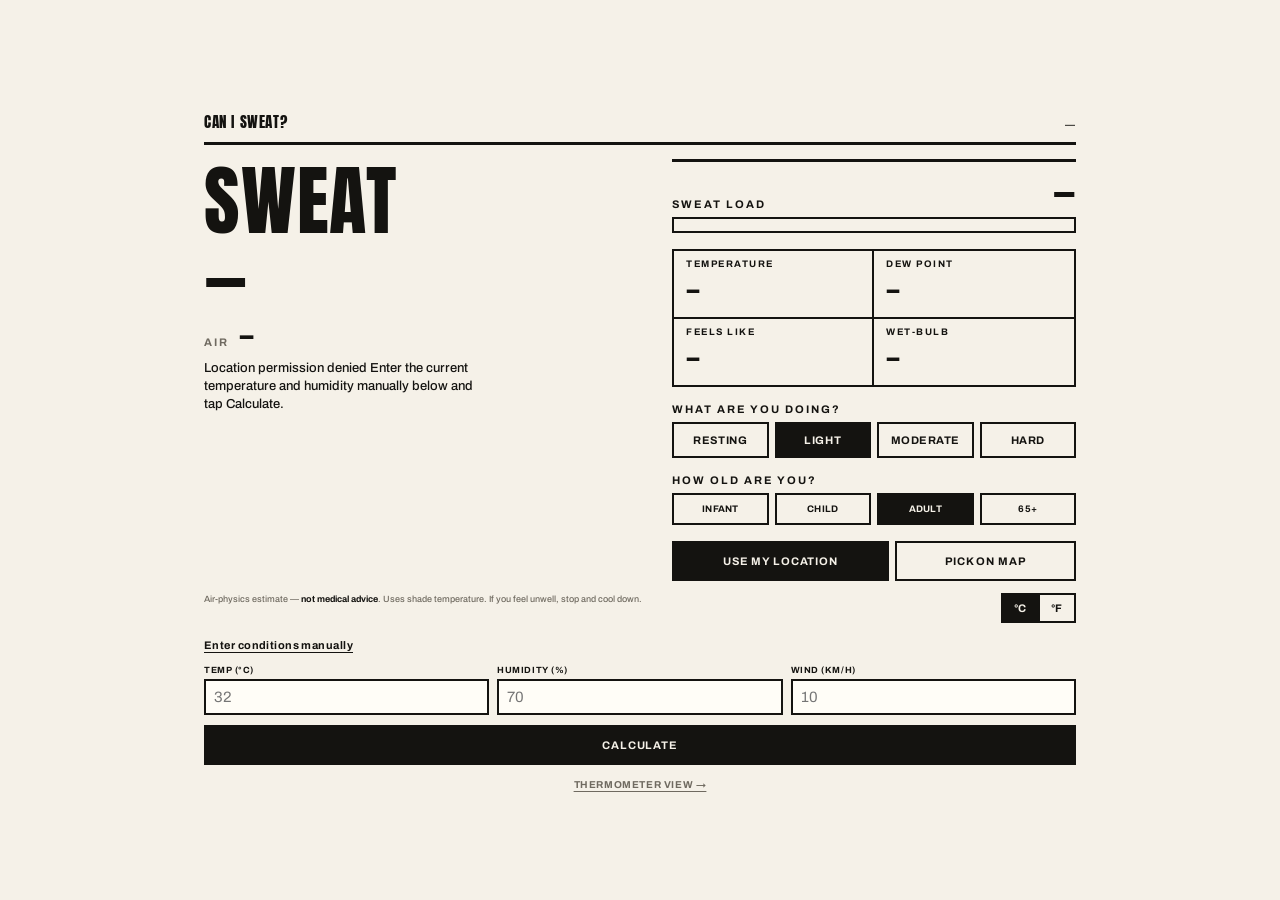
==== poster/index.html @ fe0e9745 "Sweat Limit — initial public release Co-Authored-By: Oz <oz-agent@warp.dev>" ====
<!doctype html>
<html lang="en">
<head>
  <meta charset="utf-8" />
  <meta name="viewport" content="width=device-width, initial-scale=1, viewport-fit=cover" />
  <meta name="theme-color" content="#f5f1e8" />
  <title>Can I Sweat? — Poster</title>
  <meta name="description" content="Whether your sweat can cool you — the verdict as a headline." />
  <link rel="manifest" href="../manifest.webmanifest" />
  <link rel="icon" href="../icons/icon.svg" type="image/svg+xml" />
  <link rel="apple-touch-icon" href="../icons/icon.svg" />
  <link rel="preconnect" href="https://fonts.googleapis.com" />
  <link rel="preconnect" href="https://fonts.gstatic.com" crossorigin />
  <link href="https://fonts.googleapis.com/css2?family=Anton&family=Archivo:wght@400;500;600;700&display=swap" rel="stylesheet" />
  <link rel="stylesheet" href="../vendor/leaflet/leaflet.css" />
  <link rel="stylesheet" href="poster.css" />
</head>
<body>
  <main class="po" id="root">
    <div class="po__sheet">
      <header class="po__masthead">
        <span class="po__title">CAN I SWEAT?</span>
        <span class="po__coords" id="place">—</span>
      </header>

      <div class="po__split">
      <div class="po__col po__col--read">
      <section class="po__verdict" aria-live="polite">
        <div class="po__status" id="status">—</div>
        <h1 class="po__headline">SWEAT<br><span class="po__word" id="word">—</span></h1>
        <div class="po__air"><span class="po__airtag">AIR</span><span class="po__airword" id="airWord">—</span></div>
        <p class="po__detail" id="detail">Locating you…</p>
      </section>
      </div>

      <div class="po__col po__col--act">
      <section class="po__load">
        <div class="po__loadrow">
          <span class="po__loadlabel">SWEAT LOAD</span>
          <span class="po__pct" id="pct">—</span>
        </div>
        <div class="po__track"><div class="po__fill" id="barFill"></div></div>
      </section>

      <section class="po__grid">
        <div class="po__cell po__cell--tl"><div class="po__k">TEMPERATURE</div><div class="po__v" id="cellTemp">—</div></div>
        <div class="po__cell po__cell--tr"><div class="po__k">DEW POINT</div><div class="po__v" id="cellHum">—</div></div>
        <div class="po__cell po__cell--bl"><div class="po__k">FEELS LIKE</div><div class="po__v" id="cellFeels">—</div></div>
        <div class="po__cell"><div class="po__k">WET-BULB</div><div class="po__v" id="cellWet">—</div></div>
      </section>

      <section class="po__control">
        <div class="po__label">WHAT ARE YOU DOING?</div>
        <div class="po__seg" id="activity" role="radiogroup" aria-label="Activity level">
          <button type="button" class="seg" data-activity="rest">Resting</button>
          <button type="button" class="seg is-active" data-activity="light">Light</button>
          <button type="button" class="seg" data-activity="moderate">Moderate</button>
          <button type="button" class="seg" data-activity="hard">Hard</button>
        </div>
      </section>

      <section class="po__control">
        <div class="po__label">HOW OLD ARE YOU?</div>
        <div class="po__seg po__seg--age" id="ageGroup" role="radiogroup" aria-label="Age group">
          <button type="button" class="seg" data-age="infant">Infant</button>
          <button type="button" class="seg" data-age="child">Child</button>
          <button type="button" class="seg is-active" data-age="adult">Adult</button>
          <button type="button" class="seg" data-age="older">65+</button>
        </div>
      </section>

      <div class="po__actions">
        <button type="button" class="po__btn po__btn--primary" id="refreshBtn">USE MY LOCATION</button>
        <button type="button" class="po__btn" id="mapBtn">PICK ON MAP</button>
      </div>
      </div>
      </div>

      <div class="po__foot">
        <p class="po__caveat">Air-physics estimate — <strong>not medical advice</strong>. Uses shade temperature. If you feel unwell, stop and cool down.</p>
        <div class="po__seg po__seg--units" id="unitToggle" role="radiogroup" aria-label="Temperature units">
          <button type="button" class="seg is-active" data-unit="C">°C</button>
          <button type="button" class="seg" data-unit="F">°F</button>
        </div>
      </div>

      <button type="button" class="po__manualtoggle" id="manualToggle">Enter conditions manually</button>
      <div class="po__manual" id="manualPanel" hidden>
        <div class="po__manualgrid">
          <label><span>TEMP (<span class="unitTag">°C</span>)</span>
            <input type="number" id="manualTemp" inputmode="decimal" step="0.1" placeholder="32" />
          </label>
          <label><span>HUMIDITY (%)</span>
            <input type="number" id="manualHum" inputmode="numeric" min="0" max="100" step="1" placeholder="70" />
          </label>
          <label><span>WIND (KM/H)</span>
            <input type="number" id="manualWind" inputmode="decimal" min="0" step="1" placeholder="10" />
          </label>
        </div>
        <button type="button" class="po__btn po__btn--primary po__btn--calc" id="applyManual">CALCULATE</button>
      </div>

      <a class="po__skinlink" href="../">THERMOMETER VIEW →</a>
    </div>
  </main>

  <dialog class="po__mapmodal" id="mapModal">
    <div class="po__maphead">
      <h2>PICK A LOCATION</h2>
      <button type="button" class="po__mapclose" id="mapClose" aria-label="Close">✕</button>
    </div>
    <div id="map"></div>
    <p class="po__maphint">Tap the map to drop a pin.</p>
    <button type="button" class="po__btn po__btn--primary po__mapconfirm" id="mapConfirm" disabled>USE THIS LOCATION</button>
  </dialog>

  <script src="../vendor/leaflet/leaflet.js"></script>
  <script src="../core.js"></script>
  <script src="poster.js"></script>
</body>
</html>
---- vendor/leaflet/leaflet.css ----
/* required styles */

.leaflet-pane,
.leaflet-tile,
.leaflet-marker-icon,
.leaflet-marker-shadow,
.leaflet-tile-container,
.leaflet-pane > svg,
.leaflet-pane > canvas,
.leaflet-zoom-box,
.leaflet-image-layer,
.leaflet-layer {
	position: absolute;
	left: 0;
	top: 0;
	}
.leaflet-container {
	overflow: hidden;
	}
.leaflet-tile,
.leaflet-marker-icon,
.leaflet-marker-shadow {
	-webkit-user-select: none;
	   -moz-user-select: none;
	        user-select: none;
	  -webkit-user-drag: none;
	}
/* Prevents IE11 from highlighting tiles in blue */
.leaflet-tile::selection {
	background: transparent;
}
/* Safari renders non-retina tile on retina better with this, but Chrome is worse */
.leaflet-safari .leaflet-tile {
	image-rendering: -webkit-optimize-contrast;
	}
/* hack that prevents hw layers "stretching" when loading new tiles */
.leaflet-safari .leaflet-tile-container {
	width: 1600px;
	height: 1600px;
	-webkit-transform-origin: 0 0;
	}
.leaflet-marker-icon,
.leaflet-marker-shadow {
	display: block;
	}
/* .leaflet-container svg: reset svg max-width decleration shipped in Joomla! (joomla.org) 3.x */
/* .leaflet-container img: map is broken in FF if you have max-width: 100% on tiles */
.leaflet-container .leaflet-overlay-pane svg {
	max-width: none !important;
	max-height: none !important;
	}
.leaflet-container .leaflet-marker-pane img,
.leaflet-container .leaflet-shadow-pane img,
.leaflet-container .leaflet-tile-pane img,
.leaflet-container img.leaflet-image-layer,
.leaflet-container .leaflet-tile {
	max-width: none !important;
	max-height: none !important;
	width: auto;
	padding: 0;
	}

.leaflet-container img.leaflet-tile {
	/* See: https://bugs.chromium.org/p/chromium/issues/detail?id=600120 */
	mix-blend-mode: plus-lighter;
}

.leaflet-container.leaflet-touch-zoom {
	-ms-touch-action: pan-x pan-y;
	touch-action: pan-x pan-y;
	}
.leaflet-container.leaflet-touch-drag {
	-ms-touch-action: pinch-zoom;
	/* Fallback for FF which doesn't support pinch-zoom */
	touch-action: none;
	touch-action: pinch-zoom;
}
.leaflet-container.leaflet-touch-drag.leaflet-touch-zoom {
	-ms-touch-action: none;
	touch-action: none;
}
.leaflet-container {
	-webkit-tap-highlight-color: transparent;
}
.leaflet-container a {
	-webkit-tap-highlight-color: rgba(51, 181, 229, 0.4);
}
.leaflet-tile {
	filter: inherit;
	visibility: hidden;
	}
.leaflet-tile-loaded {
	visibility: inherit;
	}
.leaflet-zoom-box {
	width: 0;
	height: 0;
	-moz-box-sizing: border-box;
	     box-sizing: border-box;
	z-index: 800;
	}
/* workaround for https://bugzilla.mozilla.org/show_bug.cgi?id=888319 */
.leaflet-overlay-pane svg {
	-moz-user-select: none;
	}

.leaflet-pane         { z-index: 400; }

.leaflet-tile-pane    { z-index: 200; }
.leaflet-overlay-pane { z-index: 400; }
.leaflet-shadow-pane  { z-index: 500; }
.leaflet-marker-pane  { z-index: 600; }
.leaflet-tooltip-pane   { z-index: 650; }
.leaflet-popup-pane   { z-index: 700; }

.leaflet-map-pane canvas { z-index: 100; }
.leaflet-map-pane svg    { z-index: 200; }

.leaflet-vml-shape {
	width: 1px;
	height: 1px;
	}
.lvml {
	behavior: url(#default#VML);
	display: inline-block;
	position: absolute;
	}


/* control positioning */

.leaflet-control {
	position: relative;
	z-index: 800;
	pointer-events: visiblePainted; /* IE 9-10 doesn't have auto */
	pointer-events: auto;
	}
.leaflet-top,
.leaflet-bottom {
	position: absolute;
	z-index: 1000;
	pointer-events: none;
	}
.leaflet-top {
	top: 0;
	}
.leaflet-right {
	right: 0;
	}
.leaflet-bottom {
	bottom: 0;
	}
.leaflet-left {
	left: 0;
	}
.leaflet-control {
	float: left;
	clear: both;
	}
.leaflet-right .leaflet-control {
	float: right;
	}
.leaflet-top .leaflet-control {
	margin-top: 10px;
	}
.leaflet-bottom .leaflet-control {
	margin-bottom: 10px;
	}
.leaflet-left .leaflet-control {
	margin-left: 10px;
	}
.leaflet-right .leaflet-control {
	margin-right: 10px;
	}


/* zoom and fade animations */

.leaflet-fade-anim .leaflet-popup {
	opacity: 0;
	-webkit-transition: opacity 0.2s linear;
	   -moz-transition: opacity 0.2s linear;
	        transition: opacity 0.2s linear;
	}
.leaflet-fade-anim .leaflet-map-pane .leaflet-popup {
	opacity: 1;
	}
.leaflet-zoom-animated {
	-webkit-transform-origin: 0 0;
	    -ms-transform-origin: 0 0;
	        transform-origin: 0 0;
	}
svg.leaflet-zoom-animated {
	will-change: transform;
}

.leaflet-zoom-anim .leaflet-zoom-animated {
	-webkit-transition: -webkit-transform 0.25s cubic-bezier(0,0,0.25,1);
	   -moz-transition:    -moz-transform 0.25s cubic-bezier(0,0,0.25,1);
	        transition:         transform 0.25s cubic-bezier(0,0,0.25,1);
	}
.leaflet-zoom-anim .leaflet-tile,
.leaflet-pan-anim .leaflet-tile {
	-webkit-transition: none;
	   -moz-transition: none;
	        transition: none;
	}

.leaflet-zoom-anim .leaflet-zoom-hide {
	visibility: hidden;
	}


/* cursors */

.leaflet-interactive {
	cursor: pointer;
	}
.leaflet-grab {
	cursor: -webkit-grab;
	cursor:    -moz-grab;
	cursor:         grab;
	}
.leaflet-crosshair,
.leaflet-crosshair .leaflet-interactive {
	cursor: crosshair;
	}
.leaflet-popup-pane,
.leaflet-control {
	cursor: auto;
	}
.leaflet-dragging .leaflet-grab,
.leaflet-dragging .leaflet-grab .leaflet-interactive,
.leaflet-dragging .leaflet-marker-draggable {
	cursor: move;
	cursor: -webkit-grabbing;
	cursor:    -moz-grabbing;
	cursor:         grabbing;
	}

/* marker & overlays interactivity */
.leaflet-marker-icon,
.leaflet-marker-shadow,
.leaflet-image-layer,
.leaflet-pane > svg path,
.leaflet-tile-container {
	pointer-events: none;
	}

.leaflet-marker-icon.leaflet-interactive,
.leaflet-image-layer.leaflet-interactive,
.leaflet-pane > svg path.leaflet-interactive,
svg.leaflet-image-layer.leaflet-interactive path {
	pointer-events: visiblePainted; /* IE 9-10 doesn't have auto */
	pointer-events: auto;
	}

/* visual tweaks */

.leaflet-container {
	background: #ddd;
	outline-offset: 1px;
	}
.leaflet-container a {
	color: #0078A8;
	}
.leaflet-zoom-box {
	border: 2px dotted #38f;
	background: rgba(255,255,255,0.5);
	}


/* general typography */
.leaflet-container {
	font-family: "Helvetica Neue", Arial, Helvetica, sans-serif;
	font-size: 12px;
	font-size: 0.75rem;
	line-height: 1.5;
	}


/* general toolbar styles */

.leaflet-bar {
	box-shadow: 0 1px 5px rgba(0,0,0,0.65);
	border-radius: 4px;
	}
.leaflet-bar a {
	background-color: #fff;
	border-bottom: 1px solid #ccc;
	width: 26px;
	height: 26px;
	line-height: 26px;
	display: block;
	text-align: center;
	text-decoration: none;
	color: black;
	}
.leaflet-bar a,
.leaflet-control-layers-toggle {
	background-position: 50% 50%;
	background-repeat: no-repeat;
	display: block;
	}
.leaflet-bar a:hover,
.leaflet-bar a:focus {
	background-color: #f4f4f4;
	}
.leaflet-bar a:first-child {
	border-top-left-radius: 4px;
	border-top-right-radius: 4px;
	}
.leaflet-bar a:last-child {
	border-bottom-left-radius: 4px;
	border-bottom-right-radius: 4px;
	border-bottom: none;
	}
.leaflet-bar a.leaflet-disabled {
	cursor: default;
	background-color: #f4f4f4;
	color: #bbb;
	}

.leaflet-touch .leaflet-bar a {
	width: 30px;
	height: 30px;
	line-height: 30px;
	}
.leaflet-touch .leaflet-bar a:first-child {
	border-top-left-radius: 2px;
	border-top-right-radius: 2px;
	}
.leaflet-touch .leaflet-bar a:last-child {
	border-bottom-left-radius: 2px;
	border-bottom-right-radius: 2px;
	}

/* zoom control */

.leaflet-control-zoom-in,
.leaflet-control-zoom-out {
	font: bold 18px 'Lucida Console', Monaco, monospace;
	text-indent: 1px;
	}

.leaflet-touch .leaflet-control-zoom-in, .leaflet-touch .leaflet-control-zoom-out  {
	font-size: 22px;
	}


/* layers control */

.leaflet-control-layers {
	box-shadow: 0 1px 5px rgba(0,0,0,0.4);
	background: #fff;
	border-radius: 5px;
	}
.leaflet-control-layers-toggle {
	background-image: url(images/layers.png);
	width: 36px;
	height: 36px;
	}
.leaflet-retina .leaflet-control-layers-toggle {
	background-image: url(images/layers-2x.png);
	background-size: 26px 26px;
	}
.leaflet-touch .leaflet-control-layers-toggle {
	width: 44px;
	height: 44px;
	}
.leaflet-control-layers .leaflet-control-layers-list,
.leaflet-control-layers-expanded .leaflet-control-layers-toggle {
	display: none;
	}
.leaflet-control-layers-expanded .leaflet-control-layers-list {
	display: block;
	position: relative;
	}
.leaflet-control-layers-expanded {
	padding: 6px 10px 6px 6px;
	color: #333;
	background: #fff;
	}
.leaflet-control-layers-scrollbar {
	overflow-y: scroll;
	overflow-x: hidden;
	padding-right: 5px;
	}
.leaflet-control-layers-selector {
	margin-top: 2px;
	position: relative;
	top: 1px;
	}
.leaflet-control-layers label {
	display: block;
	font-size: 13px;
	font-size: 1.08333em;
	}
.leaflet-control-layers-separator {
	height: 0;
	border-top: 1px solid #ddd;
	margin: 5px -10px 5px -6px;
	}

/* Default icon URLs */
.leaflet-default-icon-path { /* used only in path-guessing heuristic, see L.Icon.Default */
	background-image: url(images/marker-icon.png);
	}


/* attribution and scale controls */

.leaflet-container .leaflet-control-attribution {
	background: #fff;
	background: rgba(255, 255, 255, 0.8);
	margin: 0;
	}
.leaflet-control-attribution,
.leaflet-control-scale-line {
	padding: 0 5px;
	color: #333;
	line-height: 1.4;
	}
.leaflet-control-attribution a {
	text-decoration: none;
	}
.leaflet-control-attribution a:hover,
.leaflet-control-attribution a:focus {
	text-decoration: underline;
	}
.leaflet-attribution-flag {
	display: inline !important;
	vertical-align: baseline !important;
	width: 1em;
	height: 0.6669em;
	}
.leaflet-left .leaflet-control-scale {
	margin-left: 5px;
	}
.leaflet-bottom .leaflet-control-scale {
	margin-bottom: 5px;
	}
.leaflet-control-scale-line {
	border: 2px solid #777;
	border-top: none;
	line-height: 1.1;
	padding: 2px 5px 1px;
	white-space: nowrap;
	-moz-box-sizing: border-box;
	     box-sizing: border-box;
	background: rgba(255, 255, 255, 0.8);
	text-shadow: 1px 1px #fff;
	}
.leaflet-control-scale-line:not(:first-child) {
	border-top: 2px solid #777;
	border-bottom: none;
	margin-top: -2px;
	}
.leaflet-control-scale-line:not(:first-child):not(:last-child) {
	border-bottom: 2px solid #777;
	}

.leaflet-touch .leaflet-control-attribution,
.leaflet-touch .leaflet-control-layers,
.leaflet-touch .leaflet-bar {
	box-shadow: none;
	}
.leaflet-touch .leaflet-control-layers,
.leaflet-touch .leaflet-bar {
	border: 2px solid rgba(0,0,0,0.2);
	background-clip: padding-box;
	}


/* popup */

.leaflet-popup {
	position: absolute;
	text-align: center;
	margin-bottom: 20px;
	}
.leaflet-popup-content-wrapper {
	padding: 1px;
	text-align: left;
	border-radius: 12px;
	}
.leaflet-popup-content {
	margin: 13px 24px 13px 20px;
	line-height: 1.3;
	font-size: 13px;
	font-size: 1.08333em;
	min-height: 1px;
	}
.leaflet-popup-content p {
	margin: 17px 0;
	margin: 1.3em 0;
	}
.leaflet-popup-tip-container {
	width: 40px;
	height: 20px;
	position: absolute;
	left: 50%;
	margin-top: -1px;
	margin-left: -20px;
	overflow: hidden;
	pointer-events: none;
	}
.leaflet-popup-tip {
	width: 17px;
	height: 17px;
	padding: 1px;

	margin: -10px auto 0;
	pointer-events: auto;

	-webkit-transform: rotate(45deg);
	   -moz-transform: rotate(45deg);
	    -ms-transform: rotate(45deg);
	        transform: rotate(45deg);
	}
.leaflet-popup-content-wrapper,
.leaflet-popup-tip {
	background: white;
	color: #333;
	box-shadow: 0 3px 14px rgba(0,0,0,0.4);
	}
.leaflet-container a.leaflet-popup-close-button {
	position: absolute;
	top: 0;
	right: 0;
	border: none;
	text-align: center;
	width: 24px;
	height: 24px;
	font: 16px/24px Tahoma, Verdana, sans-serif;
	color: #757575;
	text-decoration: none;
	background: transparent;
	}
.leaflet-container a.leaflet-popup-close-button:hover,
.leaflet-container a.leaflet-popup-close-button:focus {
	color: #585858;
	}
.leaflet-popup-scrolled {
	overflow: auto;
	}

.leaflet-oldie .leaflet-popup-content-wrapper {
	-ms-zoom: 1;
	}
.leaflet-oldie .leaflet-popup-tip {
	width: 24px;
	margin: 0 auto;

	-ms-filter: "progid:DXImageTransform.Microsoft.Matrix(M11=0.70710678, M12=0.70710678, M21=-0.70710678, M22=0.70710678)";
	filter: progid:DXImageTransform.Microsoft.Matrix(M11=0.70710678, M12=0.70710678, M21=-0.70710678, M22=0.70710678);
	}

.leaflet-oldie .leaflet-control-zoom,
.leaflet-oldie .leaflet-control-layers,
.leaflet-oldie .leaflet-popup-content-wrapper,
.leaflet-oldie .leaflet-popup-tip {
	border: 1px solid #999;
	}


/* div icon */

.leaflet-div-icon {
	background: #fff;
	border: 1px solid #666;
	}


/* Tooltip */
/* Base styles for the element that has a tooltip */
.leaflet-tooltip {
	position: absolute;
	padding: 6px;
	background-color: #fff;
	border: 1px solid #fff;
	border-radius: 3px;
	color: #222;
	white-space: nowrap;
	-webkit-user-select: none;
	-moz-user-select: none;
	-ms-user-select: none;
	user-select: none;
	pointer-events: none;
	box-shadow: 0 1px 3px rgba(0,0,0,0.4);
	}
.leaflet-tooltip.leaflet-interactive {
	cursor: pointer;
	pointer-events: auto;
	}
.leaflet-tooltip-top:before,
.leaflet-tooltip-bottom:before,
.leaflet-tooltip-left:before,
.leaflet-tooltip-right:before {
	position: absolute;
	pointer-events: none;
	border: 6px solid transparent;
	background: transparent;
	content: "";
	}

/* Directions */

.leaflet-tooltip-bottom {
	margin-top: 6px;
}
.leaflet-tooltip-top {
	margin-top: -6px;
}
.leaflet-tooltip-bottom:before,
.leaflet-tooltip-top:before {
	left: 50%;
	margin-left: -6px;
	}
.leaflet-tooltip-top:before {
	bottom: 0;
	margin-bottom: -12px;
	border-top-color: #fff;
	}
.leaflet-tooltip-bottom:before {
	top: 0;
	margin-top: -12px;
	margin-left: -6px;
	border-bottom-color: #fff;
	}
.leaflet-tooltip-left {
	margin-left: -6px;
}
.leaflet-tooltip-right {
	margin-left: 6px;
}
.leaflet-tooltip-left:before,
.leaflet-tooltip-right:before {
	top: 50%;
	margin-top: -6px;
	}
.leaflet-tooltip-left:before {
	right: 0;
	margin-right: -12px;
	border-left-color: #fff;
	}
.leaflet-tooltip-right:before {
	left: 0;
	margin-left: -12px;
	border-right-color: #fff;
	}

/* Printing */

@media print {
	/* Prevent printers from removing background-images of controls. */
	.leaflet-control {
		-webkit-print-color-adjust: exact;
		print-color-adjust: exact;
		}
	}
---- poster/poster.css ----
/* "The Poster" (design 1a) — ink-on-paper editorial. The verdict is a headline.
 * Accent colours (per calibrated tier) are applied inline from JS. */

* { box-sizing: border-box; }

html, body {
  margin: 0;
  padding: 0;
  overflow-x: hidden;
  background: #e9e7e2;
  color: #141310;
  font-family: Archivo, -apple-system, BlinkMacSystemFont, system-ui, sans-serif;
  -webkit-font-smoothing: antialiased;
}

.po {
  --ink: #141310;
  --paper: #f5f1e8;
  min-height: 100dvh;
  display: flex;
  justify-content: center;
  background: var(--paper);
}
.po__sheet {
  width: 100%;
  max-width: 26rem;
  padding:
    calc(env(safe-area-inset-top) + 28px)
    20px
    calc(env(safe-area-inset-bottom) + 28px);
}

.po__split, .po__col { display: contents; }

/* Masthead */
.po__masthead {
  display: flex;
  justify-content: space-between;
  align-items: baseline;
  border-bottom: 3px solid var(--ink);
  padding-bottom: 9px;
  gap: 12px;
}
.po__title { font-family: Anton, sans-serif; font-size: 15px; letter-spacing: 0.04em; }
.po__coords { font-size: 10px; letter-spacing: 0.14em; font-weight: 600; text-align: right; }

/* Verdict */
.po__verdict { margin-top: 16px; }
.po__status { font-size: 11px; font-weight: 700; letter-spacing: 0.18em; }
.po__headline {
  margin: 6px 0 0;
  font-family: Anton, sans-serif;
  font-weight: 400;
  font-size: clamp(42px, 14vw, 58px);
  line-height: 0.95;
  letter-spacing: 0.01em;
}
/* Mugginess — a second, quieter verdict in the same editorial voice. Ink only
   (no tier accent): it is a comfort reading, not the danger verdict. */
.po__air {
  margin-top: 10px;
  display: flex;
  align-items: baseline;
  gap: 10px;
}
.po__airtag { font-size: 11px; font-weight: 700; letter-spacing: 0.18em; color: #6f6a60; }
.po__airword { font-family: Anton, sans-serif; font-size: 27px; line-height: 1; letter-spacing: 0.01em; }

.po__detail {
  margin: 11px 0 0;
  font-size: 13px;
  line-height: 1.4;
  font-weight: 500;
  max-width: 330px;
  text-wrap: pretty;
}

/* Sweat load */
.po__load { margin-top: 18px; border-top: 3px solid var(--ink); padding-top: 8px; }
.po__loadrow { display: flex; justify-content: space-between; align-items: flex-end; }
.po__loadlabel { font-size: 11px; font-weight: 700; letter-spacing: 0.18em; }
.po__pct { font-family: Anton, sans-serif; font-size: 40px; line-height: 1; }
.po__track {
  margin-top: 7px;
  height: 16px;
  border: 2px solid var(--ink);
  padding: 2px;
}
.po__fill { height: 100%; width: 0%; background: var(--ink); transition: width 500ms ease; }

/* Readout grid */
.po__grid {
  margin-top: 16px;
  display: grid;
  grid-template-columns: 1fr 1fr;
  border: 2px solid var(--ink);
}
.po__cell { padding: 8px 12px 10px; }
.po__cell--tl { border-right: 2px solid var(--ink); border-bottom: 2px solid var(--ink); }
.po__cell--tr { border-bottom: 2px solid var(--ink); }
.po__cell--bl { border-right: 2px solid var(--ink); }
.po__k { font-size: 9.5px; font-weight: 700; letter-spacing: 0.16em; }
.po__v { font-family: Anton, sans-serif; font-size: 25px; margin-top: 1px; }

/* Controls */
.po__control { margin-top: 16px; }
.po__label { font-size: 11px; font-weight: 700; letter-spacing: 0.18em; margin-bottom: 7px; }
.po__seg { display: flex; gap: 6px; }
.seg {
  flex: 1;
  appearance: none;
  font-family: Archivo, sans-serif;
  font-weight: 700;
  font-size: 11px;
  text-transform: uppercase;
  letter-spacing: 0.05em;
  padding: 10px 0;
  border: 2px solid var(--ink);
  background: transparent;
  color: var(--ink);
  cursor: pointer;
}
.seg.is-active { background: var(--ink); color: var(--paper); }
@media (hover: hover) { .seg:not(.is-active):hover { background: rgba(20, 19, 16, 0.08); } }
.po__seg--age .seg { font-size: 9.5px; padding: 9px 0; letter-spacing: 0.02em; }

/* Location actions */
.po__actions { margin-top: 16px; display: flex; gap: 6px; }
.po__btn {
  flex: 1;
  appearance: none;
  font-family: Archivo, sans-serif;
  font-weight: 700;
  font-size: 11px;
  letter-spacing: 0.08em;
  padding: 12px 0;
  border: 2px solid var(--ink);
  background: transparent;
  color: var(--ink);
  cursor: pointer;
}
.po__btn:active { transform: translateY(1px); }
.po__btn--primary { flex: 1.2; background: var(--ink); color: var(--paper); }

/* Footer */
.po__foot { margin-top: 12px; display: flex; gap: 10px; align-items: flex-start; }
.po__caveat { flex: 1; margin: 0; font-size: 9px; line-height: 1.45; color: #6f6a60; font-weight: 500; }
.po__caveat strong { color: var(--ink); }
.po__seg--units { flex: 0 0 auto; gap: 0; }
.po__seg--units .seg { flex: 0 0 auto; padding: 7px 11px; }
.po__seg--units .seg + .seg { margin-left: -2px; }

/* Manual entry */
.po__manualtoggle {
  margin-top: 12px;
  appearance: none;
  background: none;
  border: none;
  padding: 4px 0;
  font-family: Archivo, sans-serif;
  font-weight: 700;
  font-size: 11px;
  letter-spacing: 0.04em;
  color: var(--ink);
  text-decoration: underline;
  text-underline-offset: 3px;
  cursor: pointer;
}
.po__skinlink {
  display: block;
  margin-top: 14px;
  text-align: center;
  font-family: Archivo, sans-serif;
  font-weight: 700;
  font-size: 10px;
  letter-spacing: 0.06em;
  color: #6f6a60;
  text-decoration: underline;
  text-underline-offset: 3px;
}
.po__manual { margin-top: 10px; }
.po__manualgrid { display: grid; grid-template-columns: 1fr 1fr 1fr; gap: 8px; }
.po__manualgrid label {
  display: flex; flex-direction: column; gap: 4px;
  font-size: 9px; font-weight: 700; letter-spacing: 0.06em;
}
.po__manualgrid input {
  font-family: Archivo, sans-serif;
  font-size: 15px;
  color: var(--ink);
  background: #fffdf7;
  border: 2px solid var(--ink);
  border-radius: 0;
  padding: 8px;
  width: 100%;
}
.po__btn--calc { margin-top: 10px; width: 100%; flex: none; }

/* Map modal */
.po__mapmodal {
  border: 2px solid var(--ink);
  border-radius: 0;
  padding: 0;
  width: min(94vw, 26rem);
  background: var(--paper);
  color: var(--ink);
  overflow: hidden;
}
.po__mapmodal::backdrop { background: rgba(20, 19, 16, 0.5); }
.po__maphead { display: flex; align-items: center; justify-content: space-between; padding: 12px 14px; border-bottom: 2px solid var(--ink); }
.po__maphead h2 { margin: 0; font-family: Anton, sans-serif; font-size: 15px; letter-spacing: 0.04em; }
.po__mapclose {
  appearance: none; border: 2px solid var(--ink); background: transparent; color: var(--ink);
  width: 30px; height: 30px; font-size: 13px; cursor: pointer;
}
#map { width: 100%; height: min(55vh, 24rem); background: #ddd8cc; }
.po__maphint { margin: 10px 14px 0; font-size: 10px; letter-spacing: 0.04em; color: #6f6a60; font-weight: 600; }
.po__mapconfirm { width: calc(100% - 28px); margin: 10px 14px 14px; }

[hidden] { display: none !important; }

@media (min-width: 48rem) and (orientation: landscape) {
  .po { align-items: center; }
  .po__sheet {
    max-width: 60rem;
    padding:
      calc(env(safe-area-inset-top) + 40px)
      44px
      calc(env(safe-area-inset-bottom) + 40px);
  }
  .po__split {
    display: grid;
    grid-template-columns: 1fr 1fr;
    gap: clamp(32px, 5vw, 64px);
    align-items: start;
    margin-top: 14px;
  }
  .po__col { display: flex; flex-direction: column; }
  .po__col > :first-child { margin-top: 0; }
  .po__headline { font-size: clamp(58px, 6vw, 80px); }
}

/* Large portrait displays (wall-mounted screens, tablets upright): scale the
   editorial sheet up to fill the screen. Phones (narrow) are untouched. */
@media (min-width: 40rem) and (orientation: portrait) {
  /* Type scales as a % of the sheet width (container units) — the sheet's
     max-width is the natural ceiling; no pixel caps, no overflow. */
  .po__sheet { max-width: min(92vw, 50rem); display: flex; flex-direction: column; container-type: inline-size; }
  /* Anchor the load section (and everything below) to the bottom, and move the
     divider rule up so it closes the top block — the gap falls below the line. */
  .po__load { margin-top: auto; border-top: 0; padding-top: 0; }
  .po__verdict { border-bottom: 3px solid var(--ink); padding-bottom: 14px; }
  .po__title { font-size: max(15px, 3.4cqi); }
  .po__coords { font-size: max(10px, 2.25cqi); }
  .po__status { font-size: max(11px, 2.8cqi); }
  .po__headline { font-size: max(58px, 17.4cqi); }
  .po__airtag { font-size: max(11px, 2.8cqi); }
  .po__airword { font-size: max(27px, 6.5cqi); }
  .po__detail { font-size: max(13px, 3cqi); max-width: none; }
  .po__loadlabel { font-size: max(11px, 2.8cqi); }
  .po__pct { font-size: max(40px, 9.5cqi); }
  .po__track { height: max(16px, 3.4cqi); }
  .po__k { font-size: max(9.5px, 2.25cqi); }
  .po__v { font-size: max(25px, 5.6cqi); }
  .po__label { font-size: max(11px, 2.8cqi); }
  .seg { font-size: max(11px, 2.8cqi); padding: max(10px, 2.25cqi) 0; }
  .po__seg--age .seg { font-size: max(9.5px, 2.5cqi); }
  .po__btn { font-size: max(11px, 2.8cqi); padding: max(12px, 2.5cqi) 0; }
  .po__caveat { font-size: max(9px, 2.1cqi); }
  .po__manualtoggle { font-size: max(11px, 2.5cqi); }
  .po__skinlink { font-size: max(10px, 2.25cqi); }
}

@media (prefers-reduced-motion: reduce) { .po__fill { transition: none; } }
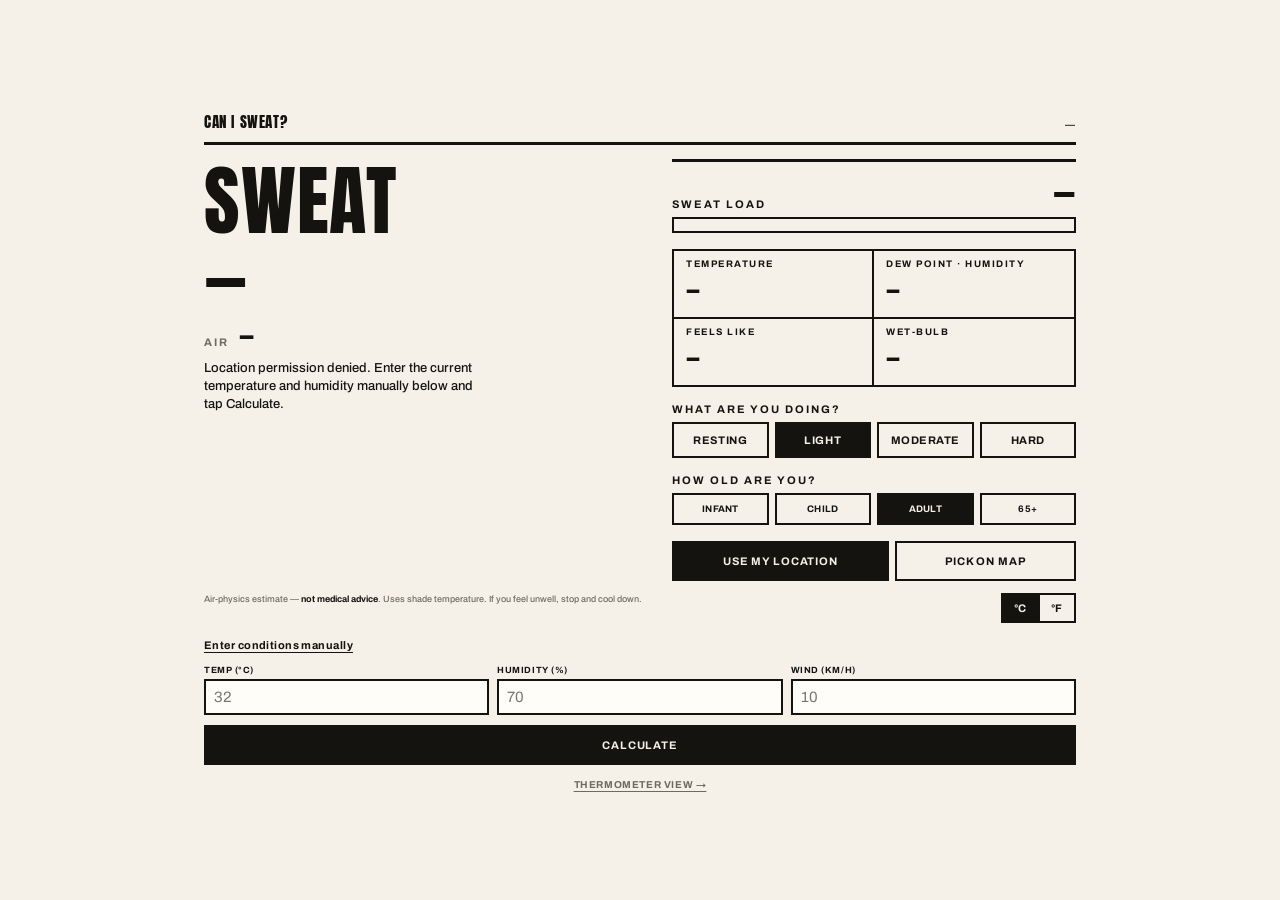
==== commit 00e9ffc7: "Improve sweat limit core logic, thermometer, and poster views - core.js: Clamp heat index to 58 °C (" ====
--- a/poster/index.html
+++ b/poster/index.html
@@ -44,7 +44,7 @@
 
       <section class="po__grid">
         <div class="po__cell po__cell--tl"><div class="po__k">TEMPERATURE</div><div class="po__v" id="cellTemp">—</div></div>
-        <div class="po__cell po__cell--tr"><div class="po__k">DEW POINT</div><div class="po__v" id="cellHum">—</div></div>
+        <div class="po__cell po__cell--tr"><div class="po__k">DEW POINT · HUMIDITY</div><div class="po__v" id="cellHum">—</div></div>
         <div class="po__cell po__cell--bl"><div class="po__k">FEELS LIKE</div><div class="po__v" id="cellFeels">—</div></div>
         <div class="po__cell"><div class="po__k">WET-BULB</div><div class="po__v" id="cellWet">—</div></div>
       </section>
